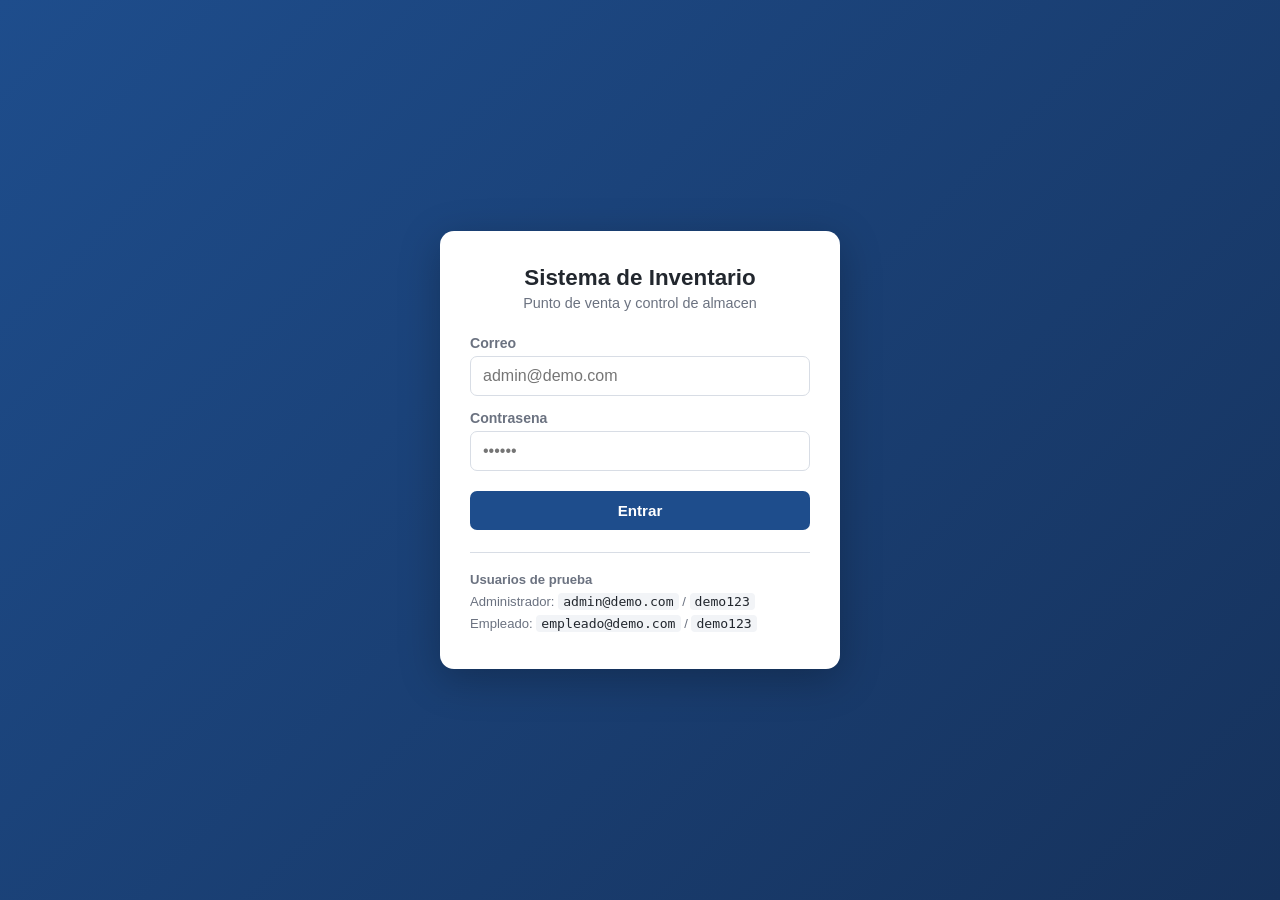
==== index.html @ bcc0d7bc "Estructura inicial del sistema de inventario y punto de venta Incluye login con roles, inventario co" ====
<!DOCTYPE html>
<html lang="es">
<head>
  <meta charset="UTF-8">
  <meta name="viewport" content="width=device-width, initial-scale=1">
  <title>Entrar | Sistema de Inventario</title>
  <link rel="stylesheet" href="css/estilos.css">
</head>
<body>

  <div class="pantalla-login">
    <div class="caja-login">

      <h1>Sistema de Inventario</h1>
      <p class="subtitulo">Punto de venta y control de almacen</p>

      <div id="aviso" class="aviso error oculto"></div>

      <form id="formLogin">
        <div class="campo">
          <label for="correo">Correo</label>
          <input type="email" id="correo" placeholder="admin@demo.com" required autocomplete="username">
        </div>

        <div class="campo">
          <label for="clave">Contrasena</label>
          <input type="password" id="clave" placeholder="••••••" required autocomplete="current-password">
        </div>

        <button type="submit" class="boton">Entrar</button>
      </form>

      <div class="ayuda-demo">
        <strong>Usuarios de prueba</strong><br>
        Administrador: <code>admin@demo.com</code> / <code>demo123</code><br>
        Empleado: <code>empleado@demo.com</code> / <code>demo123</code>
      </div>

    </div>
  </div>

  <script src="js/datos.js"></script>
  <script src="js/login.js"></script>
</body>
</html>
---- css/estilos.css ----
/* =========================================================================
   estilos.css — todos los estilos del sistema
   ========================================================================= */

:root {
  --azul:        #1e4d8c;
  --azul-claro:  #2f6fbf;
  --verde:       #1e8c5a;
  --rojo:        #c0392b;
  --amarillo:    #d68910;
  --gris-fondo:  #f2f4f7;
  --gris-borde:  #d8dde5;
  --texto:       #22272e;
  --texto-suave: #6b7280;
  --sombra:      0 2px 8px rgba(0, 0, 0, .08);
  --redondeo:    10px;
}

* { box-sizing: border-box; }

body {
  margin: 0;
  font-family: "Segoe UI", Roboto, Arial, sans-serif;
  background: var(--gris-fondo);
  color: var(--texto);
  font-size: 16px;
}

/* ---------- Barra superior ---------------------------------------------- */

.barra {
  background: var(--azul);
  color: #fff;
  padding: 12px 20px;
  display: flex;
  align-items: center;
  gap: 20px;
  flex-wrap: wrap;
}

.barra h1 {
  font-size: 1.1rem;
  margin: 0;
  white-space: nowrap;
}

.barra nav {
  display: flex;
  gap: 6px;
  flex-wrap: wrap;
  flex: 1;
}

.barra nav a {
  color: #fff;
  text-decoration: none;
  padding: 7px 14px;
  border-radius: 6px;
  font-size: .92rem;
}

.barra nav a:hover        { background: rgba(255, 255, 255, .15); }
.barra nav a.activo       { background: var(--azul-claro); }

.barra .usuario {
  font-size: .85rem;
  display: flex;
  align-items: center;
  gap: 10px;
}

/* ---------- Contenedor --------------------------------------------------- */

.contenido {
  max-width: 1100px;
  margin: 0 auto;
  padding: 24px 16px 60px;
}

.titulo-seccion {
  display: flex;
  justify-content: space-between;
  align-items: center;
  gap: 12px;
  flex-wrap: wrap;
  margin-bottom: 18px;
}

.titulo-seccion h2 { margin: 0; font-size: 1.4rem; }

/* ---------- Tarjetas ----------------------------------------------------- */

.tarjeta {
  background: #fff;
  border: 1px solid var(--gris-borde);
  border-radius: var(--redondeo);
  box-shadow: var(--sombra);
  padding: 20px;
  margin-bottom: 20px;
}

.fila-tarjetas {
  display: grid;
  grid-template-columns: repeat(auto-fit, minmax(200px, 1fr));
  gap: 16px;
  margin-bottom: 20px;
}

.dato {
  background: #fff;
  border: 1px solid var(--gris-borde);
  border-radius: var(--redondeo);
  box-shadow: var(--sombra);
  padding: 18px;
  text-align: center;
}

.dato .numero { font-size: 1.9rem; font-weight: 700; color: var(--azul); }
.dato .letra  { font-size: .85rem; color: var(--texto-suave); margin-top: 4px; }

/* ---------- Formularios -------------------------------------------------- */

label {
  display: block;
  font-size: .88rem;
  font-weight: 600;
  margin-bottom: 5px;
  color: var(--texto-suave);
}

input, select {
  width: 100%;
  padding: 10px 12px;
  border: 1px solid var(--gris-borde);
  border-radius: 7px;
  font-size: 1rem;
  font-family: inherit;
  background: #fff;
  color: var(--texto);
}

input:focus, select:focus {
  outline: 2px solid var(--azul-claro);
  outline-offset: -1px;
}

.campo { margin-bottom: 14px; }

.fila-campos {
  display: grid;
  grid-template-columns: repeat(auto-fit, minmax(160px, 1fr));
  gap: 14px;
}

/* ---------- Botones ------------------------------------------------------ */

.boton {
  display: inline-block;
  background: var(--azul);
  color: #fff;
  border: none;
  border-radius: 7px;
  padding: 11px 20px;
  font-size: .95rem;
  font-family: inherit;
  font-weight: 600;
  cursor: pointer;
  text-decoration: none;
}

.boton:hover      { background: var(--azul-claro); }
.boton.verde      { background: var(--verde); }
.boton.rojo       { background: var(--rojo); }
.boton.gris       { background: #6b7280; }
.boton.chico      { padding: 6px 12px; font-size: .82rem; }
.boton:disabled   { background: #9ca3af; cursor: not-allowed; }

/* ---------- Tablas ------------------------------------------------------- */

.tabla-scroll { overflow-x: auto; }

table {
  width: 100%;
  border-collapse: collapse;
  font-size: .93rem;
}

th, td {
  text-align: left;
  padding: 11px 12px;
  border-bottom: 1px solid var(--gris-borde);
  white-space: nowrap;
}

th {
  background: #eef1f6;
  font-size: .82rem;
  text-transform: uppercase;
  letter-spacing: .03em;
  color: var(--texto-suave);
}

tbody tr:hover { background: #f8fafc; }

/* ---------- Etiquetas de estado ------------------------------------------ */

.etiqueta {
  display: inline-block;
  padding: 3px 10px;
  border-radius: 20px;
  font-size: .78rem;
  font-weight: 700;
}

.etiqueta.ok    { background: #dcf5e7; color: var(--verde); }
.etiqueta.bajo  { background: #fdf0d5; color: var(--amarillo); }
.etiqueta.nada  { background: #fbe0dd; color: var(--rojo); }

/* ---------- Avisos ------------------------------------------------------- */

.aviso {
  padding: 12px 16px;
  border-radius: 8px;
  margin-bottom: 16px;
  font-size: .92rem;
}

.aviso.exito { background: #dcf5e7; color: #14613d; border: 1px solid #a8e0c4; }
.aviso.error { background: #fbe0dd; color: #8c1f14; border: 1px solid #f0b5ad; }
.aviso.alerta{ background: #fdf0d5; color: #8a5a08; border: 1px solid #f0d8a5; }
.aviso.oculto{ display: none; }

/* ---------- Login -------------------------------------------------------- */

.pantalla-login {
  min-height: 100vh;
  display: flex;
  align-items: center;
  justify-content: center;
  padding: 20px;
  background: linear-gradient(135deg, var(--azul) 0%, #16325c 100%);
}

.caja-login {
  background: #fff;
  border-radius: 14px;
  box-shadow: 0 10px 40px rgba(0, 0, 0, .25);
  padding: 34px 30px;
  width: 100%;
  max-width: 400px;
}

.caja-login h1 {
  margin: 0 0 4px;
  font-size: 1.4rem;
  text-align: center;
}

.caja-login .subtitulo {
  text-align: center;
  color: var(--texto-suave);
  font-size: .9rem;
  margin: 0 0 24px;
}

.caja-login .boton { width: 100%; margin-top: 6px; }

.ayuda-demo {
  margin-top: 22px;
  padding-top: 16px;
  border-top: 1px solid var(--gris-borde);
  font-size: .82rem;
  color: var(--texto-suave);
  line-height: 1.7;
}

.ayuda-demo code {
  background: var(--gris-fondo);
  padding: 1px 5px;
  border-radius: 4px;
  color: var(--texto);
}

/* ---------- Grafica de barras (sin librerias) ---------------------------- */

.grafica {
  display: flex;
  align-items: flex-end;
  gap: 10px;
  height: 220px;
  padding-top: 10px;
  overflow-x: auto;
}

.grafica .columna {
  flex: 1;
  min-width: 42px;
  display: flex;
  flex-direction: column;
  align-items: center;
  justify-content: flex-end;
  height: 100%;
}

.grafica .barra-valor { font-size: .74rem; color: var(--texto-suave); margin-bottom: 4px; }

.grafica .barra {
  width: 100%;
  background: var(--azul-claro);
  border-radius: 5px 5px 0 0;
  min-height: 3px;
}

.grafica .etiqueta-x {
  font-size: .74rem;
  color: var(--texto-suave);
  margin-top: 6px;
  text-align: center;
}

/* ---------- Varios ------------------------------------------------------- */

.vacio {
  text-align: center;
  color: var(--texto-suave);
  padding: 36px 16px;
}

.acciones { display: flex; gap: 6px; }

/* ---------- Celular ------------------------------------------------------ */

@media (max-width: 620px) {
  .barra { flex-direction: column; align-items: flex-start; gap: 10px; }
  .barra nav { width: 100%; }
  .titulo-seccion { flex-direction: column; align-items: stretch; }
  .titulo-seccion .boton { width: 100%; text-align: center; }
  th, td { padding: 9px 8px; font-size: .86rem; }
}

/* Clase general para esconder cualquier elemento */
.oculto { display: none !important; }
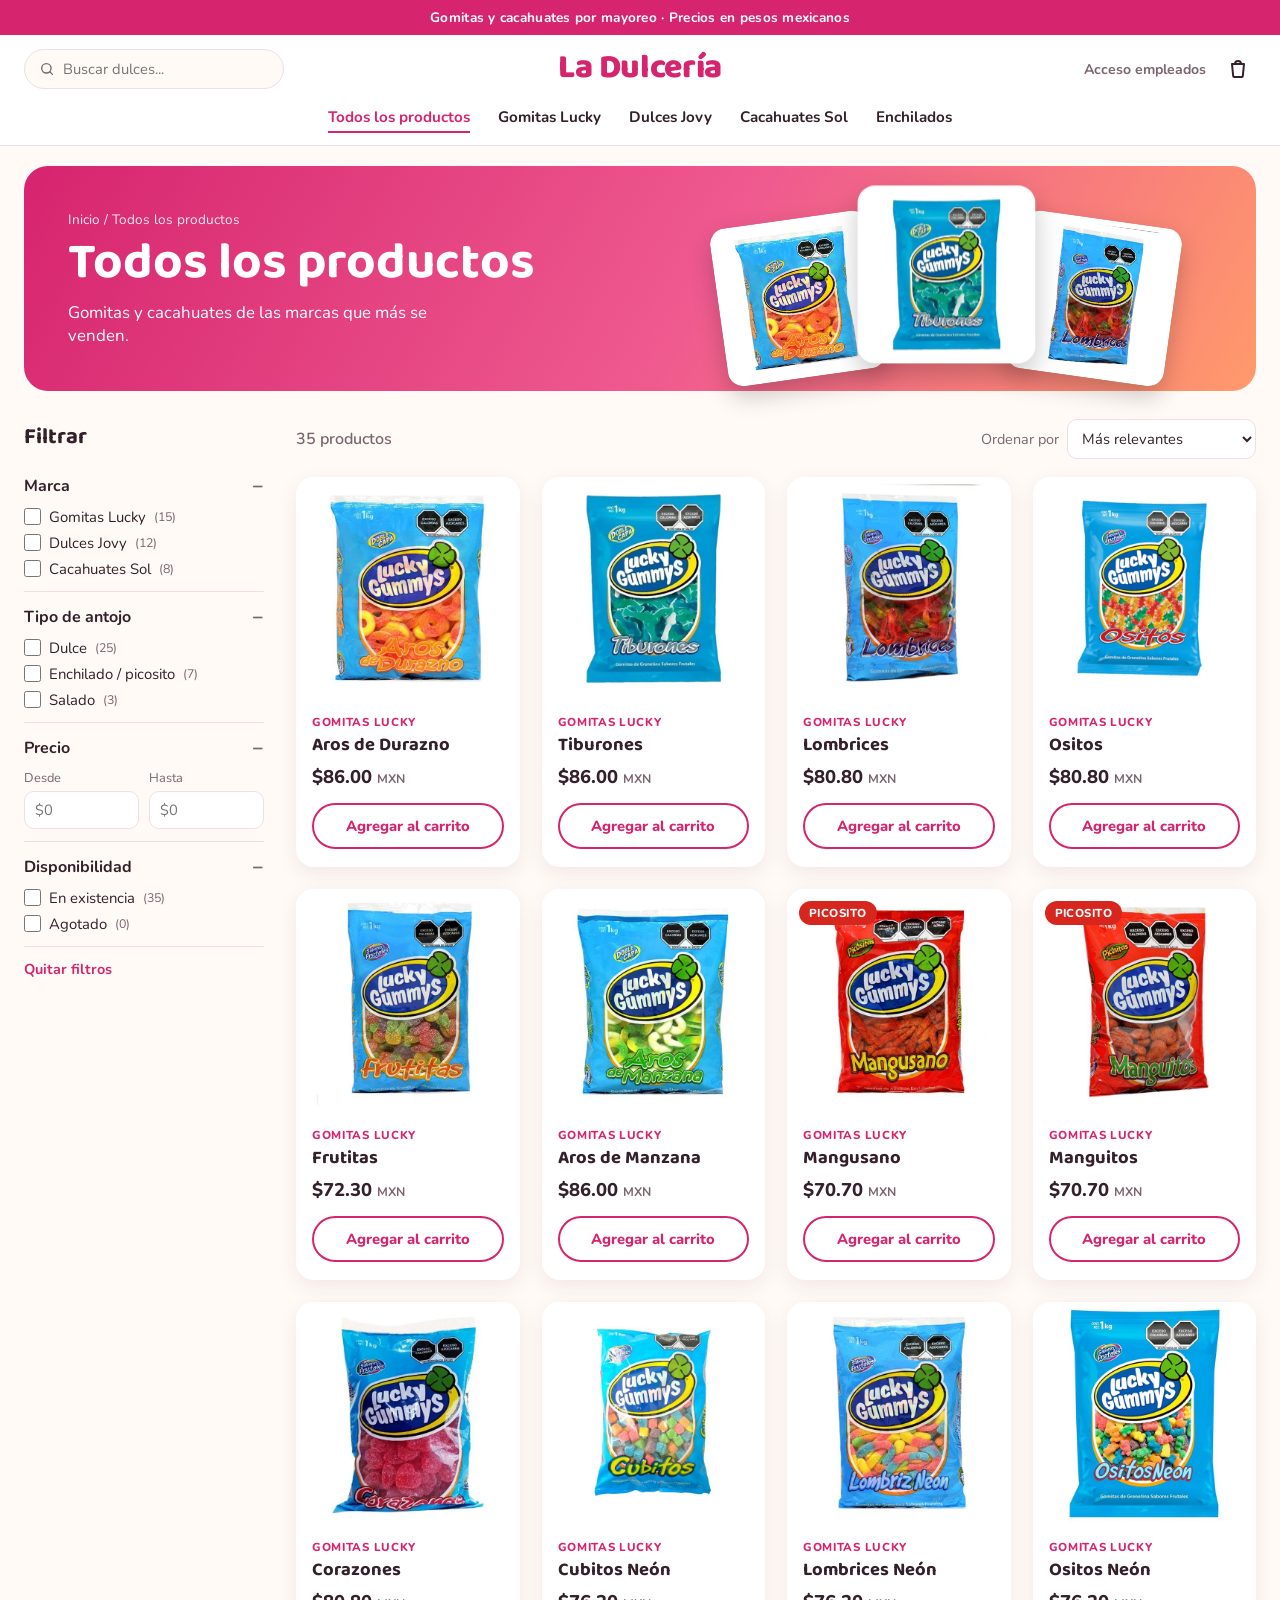
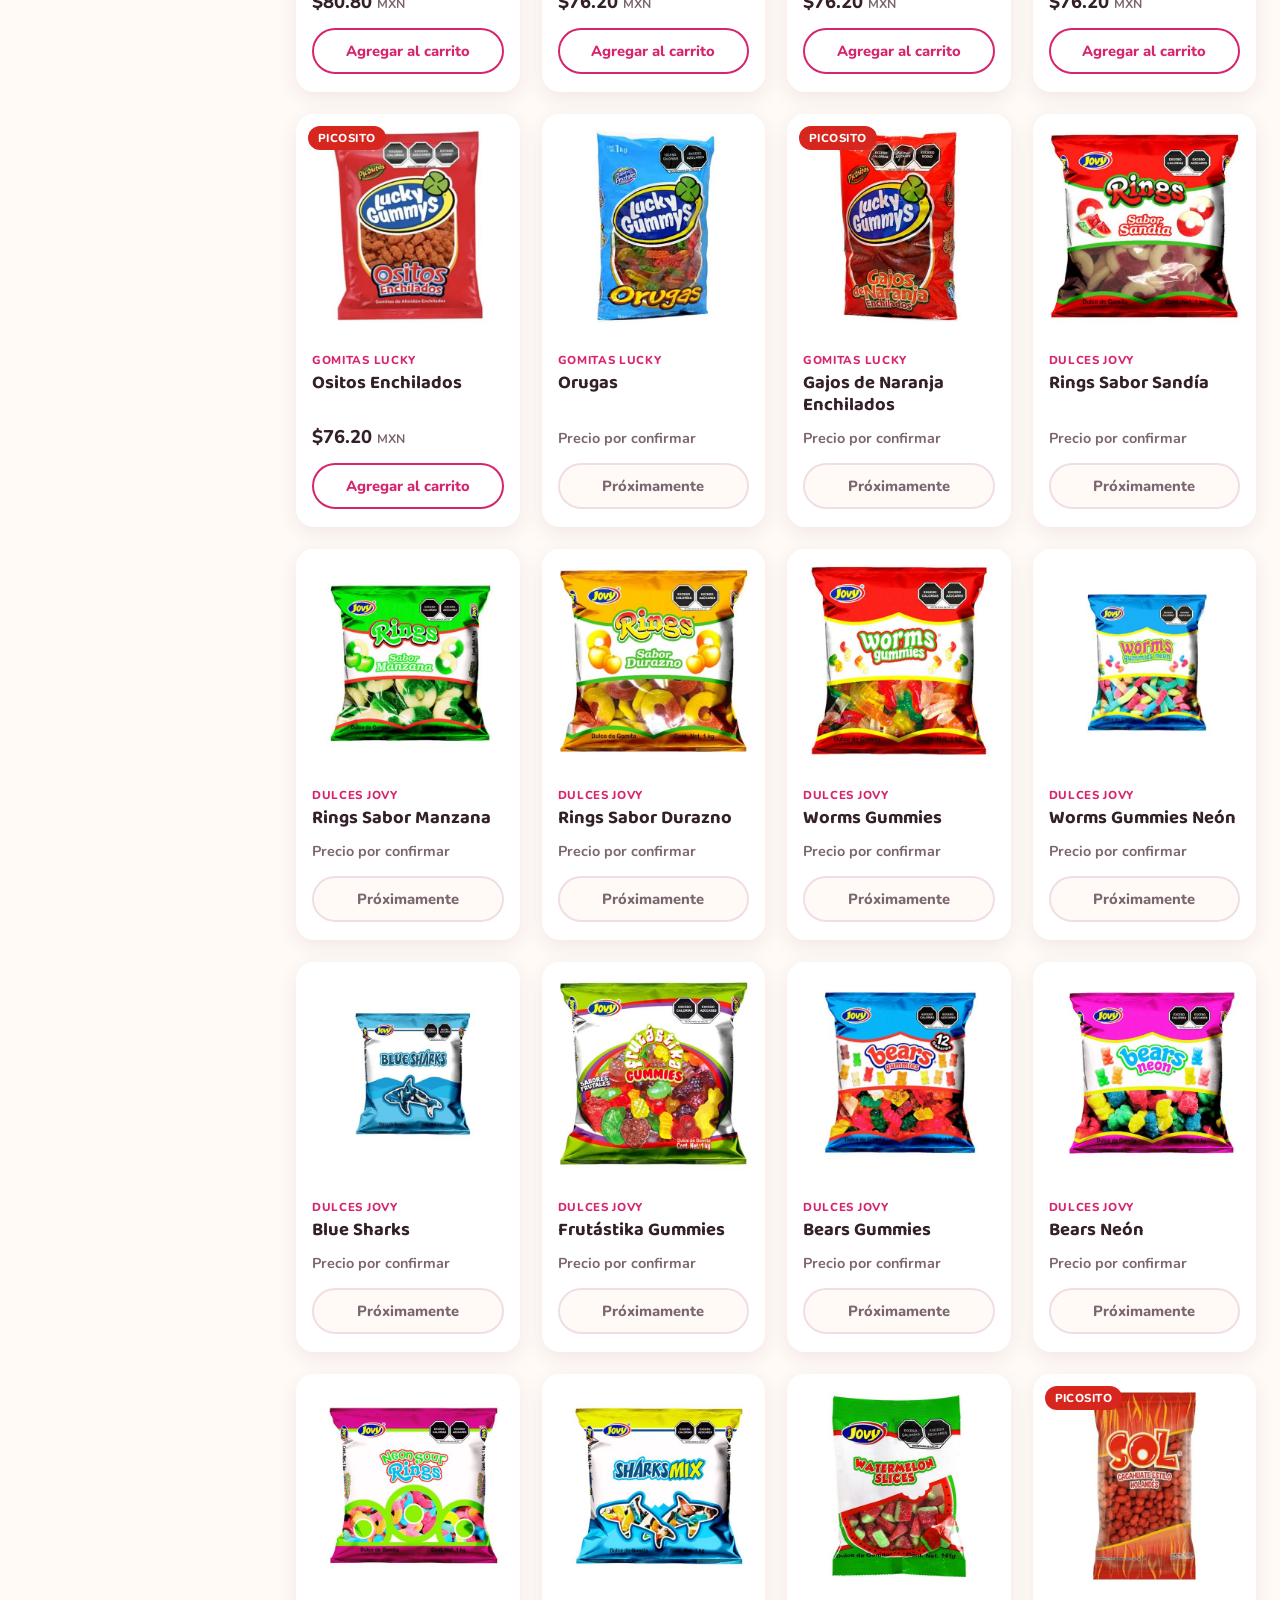
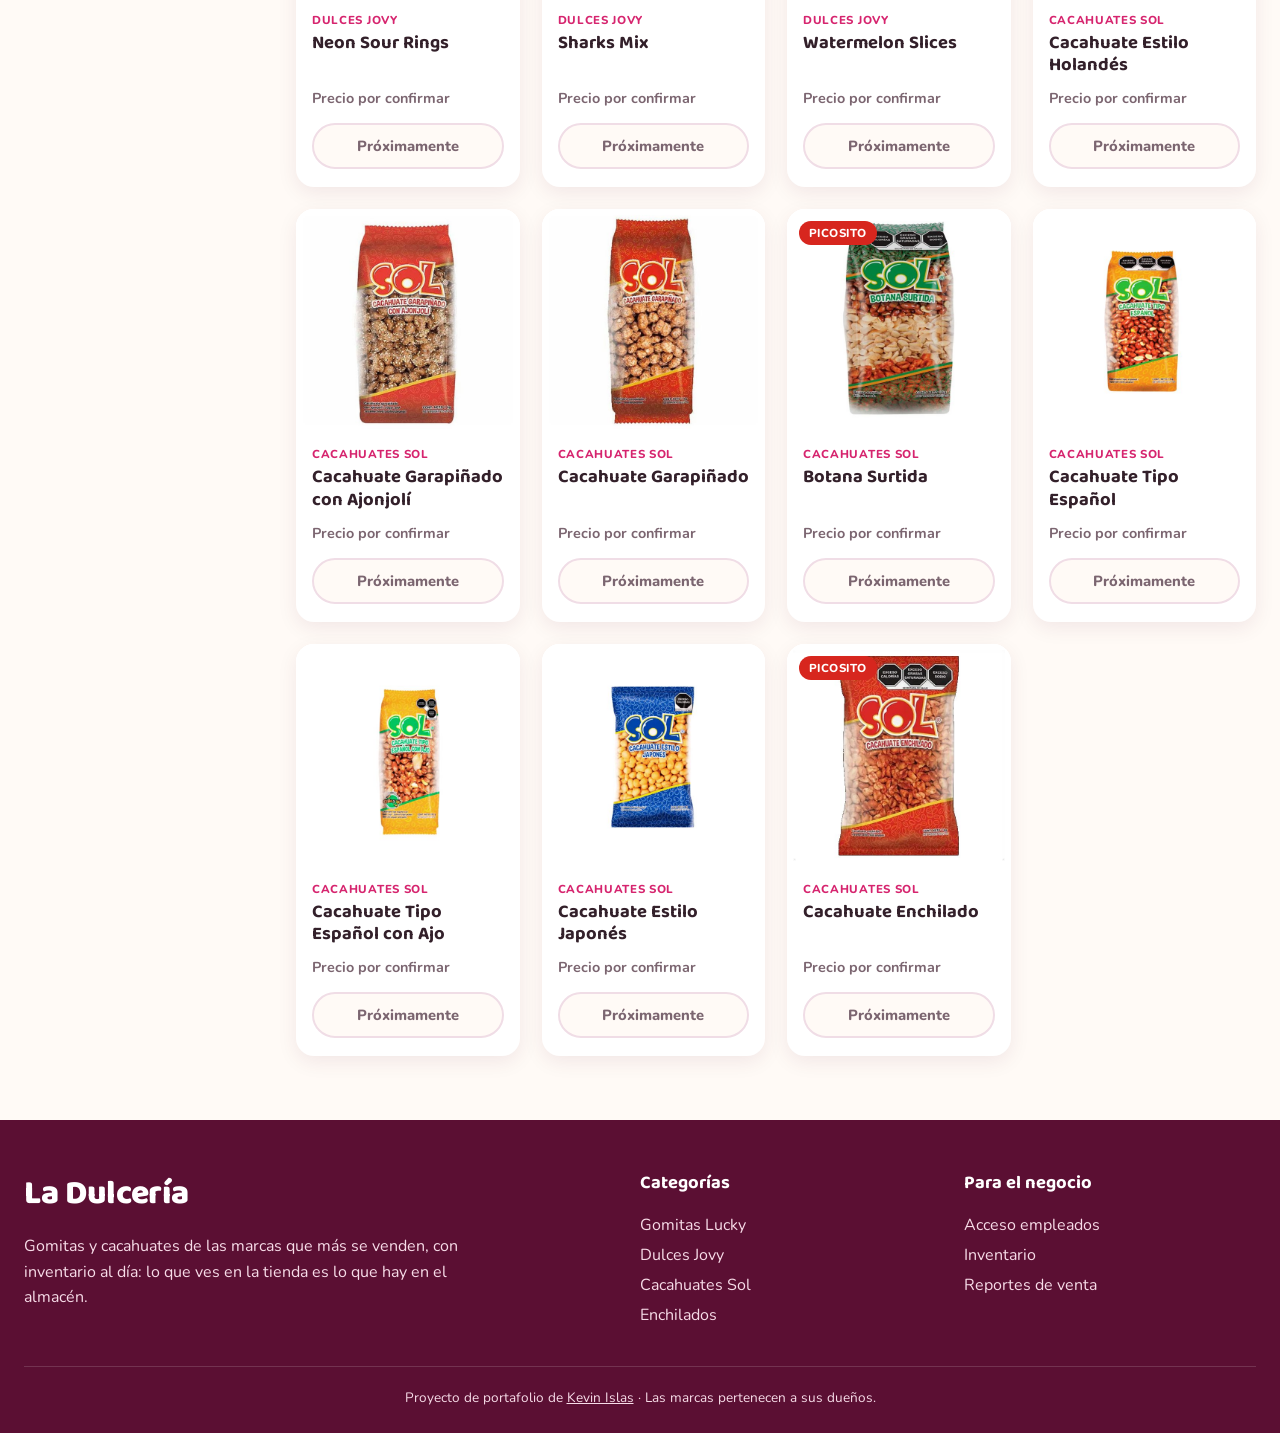
==== commit 8e73ed03: "Tienda en linea con catalogo real conectada al inventario - Nueva portada index.html con diseno de t" ====
--- a/index.html
+++ b/index.html
@@ -3,43 +3,172 @@
 <head>
   <meta charset="UTF-8">
   <meta name="viewport" content="width=device-width, initial-scale=1">
-  <title>Entrar | Sistema de Inventario</title>
-  <link rel="stylesheet" href="css/estilos.css">
+  <link rel="icon" href="data:image/svg+xml,<svg xmlns='http://www.w3.org/2000/svg' viewBox='0 0 100 100'><text y='.9em' font-size='90'>🍬</text></svg>">
+  <title>Tienda | Gomitas y cacahuates</title>
+  <meta name="description" content="Gomitas Lucky, Dulces Jovy y Cacahuates Sol. Catalogo en linea conectado al inventario.">
+  <link rel="preconnect" href="https://fonts.googleapis.com">
+  <link rel="preconnect" href="https://fonts.gstatic.com" crossorigin>
+  <link href="https://fonts.googleapis.com/css2?family=Baloo+2:wght@600;700;800&family=Nunito:wght@400;600;700&display=swap" rel="stylesheet">
+  <link rel="stylesheet" href="css/tienda.css">
 </head>
 <body>
 
-  <div class="pantalla-login">
-    <div class="caja-login">
+  <!-- Barra de anuncio -->
+  <div class="anuncio">Gomitas y cacahuates por mayoreo &middot; Precios en pesos mexicanos</div>
 
-      <h1>Sistema de Inventario</h1>
-      <p class="subtitulo">Punto de venta y control de almacen</p>
+  <!-- Encabezado -->
+  <header class="encabezado">
+    <div class="encabezado-fila">
+      <button class="icono-boton solo-celular" id="abrirMenu" aria-label="Abrir menu">
+        <svg viewBox="0 0 24 24" width="24" height="24"><path d="M3 6h18M3 12h18M3 18h18" stroke="currentColor" stroke-width="2" stroke-linecap="round"/></svg>
+      </button>
 
-      <div id="aviso" class="aviso error oculto"></div>
+      <label class="buscador">
+        <svg viewBox="0 0 24 24" width="18" height="18"><circle cx="11" cy="11" r="7" fill="none" stroke="currentColor" stroke-width="2"/><path d="m20 20-4-4" stroke="currentColor" stroke-width="2" stroke-linecap="round"/></svg>
+        <input type="search" id="buscar" placeholder="Buscar dulces..." aria-label="Buscar productos">
+      </label>
 
-      <form id="formLogin">
-        <div class="campo">
-          <label for="correo">Correo</label>
-          <input type="email" id="correo" placeholder="admin@demo.com" required autocomplete="username">
-        </div>
+      <a href="index.html" class="logo" id="logo"></a>
 
-        <div class="campo">
-          <label for="clave">Contrasena</label>
-          <input type="password" id="clave" placeholder="••••••" required autocomplete="current-password">
-        </div>
+      <div class="encabezado-derecha">
+        <a href="login.html" class="enlace-empleados">Acceso empleados</a>
+        <button class="icono-boton carrito-boton" id="abrirCarrito" aria-label="Abrir carrito">
+          <svg viewBox="0 0 24 24" width="24" height="24"><path d="M6 7h12l-1.2 12.1a1 1 0 0 1-1 .9H8.2a1 1 0 0 1-1-.9L6 7Z" fill="none" stroke="currentColor" stroke-width="2" stroke-linejoin="round"/><path d="M9 7a3 3 0 0 1 6 0" fill="none" stroke="currentColor" stroke-width="2"/></svg>
+          <span class="contador oculto" id="contadorCarrito">0</span>
+        </button>
+      </div>
+    </div>
 
-        <button type="submit" class="boton">Entrar</button>
-      </form>
+    <nav class="menu" id="menu">
+      <a href="#todos" data-coleccion="todos">Todos los productos</a>
+      <a href="#gomitas-lucky" data-coleccion="Gomitas Lucky">Gomitas Lucky</a>
+      <a href="#dulces-jovy" data-coleccion="Dulces Jovy">Dulces Jovy</a>
+      <a href="#cacahuates-sol" data-coleccion="Cacahuates Sol">Cacahuates Sol</a>
+      <a href="#enchilados" data-coleccion="Enchilado">Enchilados</a>
+      <a href="#nosotros" class="solo-celular">Nosotros</a>
+      <a href="login.html" class="solo-celular">Acceso empleados</a>
+    </nav>
+  </header>
 
-      <div class="ayuda-demo">
-        <strong>Usuarios de prueba</strong><br>
-        Administrador: <code>admin@demo.com</code> / <code>demo123</code><br>
-        Empleado: <code>empleado@demo.com</code> / <code>demo123</code>
+  <!-- Banner de la coleccion -->
+  <section class="banner" id="banner">
+    <div class="banner-texto">
+      <p class="migas"><a href="#todos" data-coleccion="todos">Inicio</a> / <span id="migaActual">Productos</span></p>
+      <h1 id="tituloColeccion">Todos los productos</h1>
+      <p id="textoColeccion"></p>
+    </div>
+    <div class="banner-fotos" id="bannerFotos" aria-hidden="true"></div>
+  </section>
+
+  <main class="tienda">
+
+    <!-- Filtros -->
+    <aside class="filtros" id="filtros" aria-label="Filtros">
+      <div class="filtros-cabeza">
+        <h2>Filtrar</h2>
+        <button class="icono-boton solo-celular" id="cerrarFiltros" aria-label="Cerrar filtros">&times;</button>
       </div>
 
+      <details open>
+        <summary>Marca</summary>
+        <div class="opciones" id="filtroMarca"></div>
+      </details>
+
+      <details open>
+        <summary>Tipo de antojo</summary>
+        <div class="opciones" id="filtroTipo"></div>
+      </details>
+
+      <details open>
+        <summary>Precio</summary>
+        <div class="rango-precio">
+          <label>Desde<input type="number" id="precioMin" min="0" placeholder="$0"></label>
+          <label>Hasta<input type="number" id="precioMax" min="0" placeholder="$0"></label>
+        </div>
+      </details>
+
+      <details open>
+        <summary>Disponibilidad</summary>
+        <div class="opciones" id="filtroDisponible"></div>
+      </details>
+
+      <button class="boton-texto" id="limpiarFiltros">Quitar filtros</button>
+      <button class="boton-principal solo-celular" id="verResultados">Ver productos</button>
+    </aside>
+
+    <!-- Productos -->
+    <section class="resultados">
+      <div class="barra-resultados">
+        <button class="boton-filtrar solo-celular" id="abrirFiltros">
+          <svg viewBox="0 0 24 24" width="18" height="18"><path d="M4 6h16M7 12h10M10 18h4" stroke="currentColor" stroke-width="2" stroke-linecap="round"/></svg>
+          Filtrar
+        </button>
+        <p id="conteo">0 productos</p>
+        <label class="ordenar">
+          Ordenar por
+          <select id="orden">
+            <option value="relevantes">Más relevantes</option>
+            <option value="precio-menor">Precio: menor a mayor</option>
+            <option value="precio-mayor">Precio: mayor a menor</option>
+            <option value="nombre">Nombre: A a Z</option>
+          </select>
+        </label>
+      </div>
+
+      <div class="rejilla" id="rejilla"></div>
+
+      <div class="sin-resultados oculto" id="sinResultados">
+        <p>No encontramos productos con esos filtros.</p>
+        <button class="boton-principal" id="limpiarFiltros2">Quitar filtros</button>
+      </div>
+    </section>
+
+  </main>
+
+  <!-- Pie de pagina -->
+  <footer class="pie" id="nosotros">
+    <div class="pie-columnas">
+      <div>
+        <p class="logo logo-pie" id="logoPie"></p>
+        <p>Gomitas y cacahuates de las marcas que más se venden, con inventario al día: lo que ves en la tienda es lo que hay en el almacén.</p>
+      </div>
+      <div>
+        <h3>Categorías</h3>
+        <a href="#gomitas-lucky" data-coleccion="Gomitas Lucky">Gomitas Lucky</a>
+        <a href="#dulces-jovy" data-coleccion="Dulces Jovy">Dulces Jovy</a>
+        <a href="#cacahuates-sol" data-coleccion="Cacahuates Sol">Cacahuates Sol</a>
+        <a href="#enchilados" data-coleccion="Enchilado">Enchilados</a>
+      </div>
+      <div>
+        <h3>Para el negocio</h3>
+        <a href="login.html">Acceso empleados</a>
+        <a href="panel.html">Inventario</a>
+        <a href="reportes.html">Reportes de venta</a>
+      </div>
     </div>
-  </div>
+    <p class="pie-final">Proyecto de portafolio de <a href="https://github.com/KevinIslas1595" target="_blank" rel="noopener">Kevin Islas</a> &middot; Las marcas pertenecen a sus dueños.</p>
+  </footer>
+
+  <!-- Carrito -->
+  <div class="cortina oculto" id="cortina"></div>
+
+  <aside class="carrito" id="carrito" aria-label="Carrito" aria-hidden="true">
+    <div class="carrito-cabeza">
+      <h2>Tu carrito</h2>
+      <button class="icono-boton" id="cerrarCarrito" aria-label="Cerrar carrito">&times;</button>
+    </div>
+    <div class="carrito-lista" id="carritoLista"></div>
+    <div class="carrito-pie" id="carritoPie">
+      <div class="carrito-total"><span>Subtotal</span><strong id="carritoTotal">$0.00</strong></div>
+      <div class="aviso-carrito oculto" id="avisoCarrito"></div>
+      <button class="boton-principal" id="finalizar">Finalizar pedido</button>
+      <p class="nota">Al finalizar, las piezas se descuentan del inventario.</p>
+    </div>
+  </aside>
+
+  <div class="toast oculto" id="toast" role="status"></div>
 
   <script src="js/datos.js"></script>
-  <script src="js/login.js"></script>
+  <script src="js/tienda.js"></script>
 </body>
 </html>
--- a/css/tienda.css
+++ b/css/tienda.css
@@ -0,0 +1,745 @@
+/* =========================================================================
+   tienda.css — estilos de la pagina publica de venta (index.html)
+   ========================================================================= */
+
+:root {
+  --rosa:         #d6246e;
+  --rosa-oscuro:  #9e1450;
+  --vino:         #5b0f33;
+  --rosa-claro:   #fde8f1;
+  --crema:        #fffaf6;
+  --amarillo:     #ffc83d;
+  --verde:        #1f9d63;
+  --texto:        #33202a;
+  --texto-suave:  #7b6570;
+  --borde:        #f0dde6;
+  --sombra:       0 6px 20px rgba(91, 15, 51, .08);
+  --titulos:      "Baloo 2", "Segoe UI", system-ui, sans-serif;
+  --cuerpo:       "Nunito", "Segoe UI", system-ui, sans-serif;
+}
+
+* { box-sizing: border-box; }
+
+body {
+  margin: 0;
+  font-family: var(--cuerpo);
+  color: var(--texto);
+  background: var(--crema);
+  font-size: 16px;
+}
+
+body.sin-scroll { overflow: hidden; }
+
+img { max-width: 100%; display: block; }
+a { color: inherit; }
+button { font-family: inherit; }
+
+.oculto { display: none !important; }
+
+/* ---------- Barra de anuncio -------------------------------------------- */
+
+.anuncio {
+  background: var(--rosa);
+  color: #fff;
+  text-align: center;
+  font-size: .85rem;
+  font-weight: 700;
+  padding: 8px 16px;
+  letter-spacing: .02em;
+}
+
+/* ---------- Encabezado --------------------------------------------------- */
+
+.encabezado {
+  background: #fff;
+  border-bottom: 1px solid var(--borde);
+  position: sticky;
+  top: 0;
+  z-index: 20;
+}
+
+.encabezado-fila {
+  max-width: 1280px;
+  margin: 0 auto;
+  padding: 14px 24px 6px;
+  display: grid;
+  grid-template-columns: 1fr auto 1fr;
+  align-items: center;
+  gap: 16px;
+}
+
+.logo {
+  font-family: var(--titulos);
+  font-weight: 800;
+  font-size: 2.1rem;
+  line-height: 1;
+  color: var(--rosa);
+  text-decoration: none;
+  text-align: center;
+  white-space: nowrap;
+  letter-spacing: -.01em;
+}
+
+.buscador {
+  display: flex;
+  align-items: center;
+  gap: 8px;
+  max-width: 260px;
+  border: 1px solid var(--borde);
+  border-radius: 999px;
+  padding: 0 14px;
+  color: var(--texto-suave);
+  background: var(--crema);
+}
+
+.buscador input {
+  border: none;
+  background: transparent;
+  padding: 9px 0;
+  width: 100%;
+  font: inherit;
+  font-size: .92rem;
+  color: var(--texto);
+  outline: none;
+}
+
+.buscador:focus-within { border-color: var(--rosa); }
+
+.encabezado-derecha {
+  display: flex;
+  justify-content: flex-end;
+  align-items: center;
+  gap: 14px;
+}
+
+.enlace-empleados {
+  font-size: .88rem;
+  font-weight: 700;
+  color: var(--texto-suave);
+  text-decoration: none;
+}
+.enlace-empleados:hover { color: var(--rosa); }
+
+.icono-boton {
+  background: none;
+  border: none;
+  color: var(--texto);
+  cursor: pointer;
+  padding: 6px;
+  border-radius: 8px;
+  display: inline-flex;
+  align-items: center;
+  justify-content: center;
+  font-size: 1.8rem;
+  line-height: 1;
+}
+.icono-boton:hover { color: var(--rosa); }
+
+.carrito-boton { position: relative; }
+
+.contador {
+  position: absolute;
+  top: -2px;
+  right: -4px;
+  background: var(--rosa);
+  color: #fff;
+  font-size: .7rem;
+  font-weight: 700;
+  min-width: 19px;
+  height: 19px;
+  border-radius: 999px;
+  display: grid;
+  place-items: center;
+  padding: 0 5px;
+}
+
+/* Menu */
+
+.menu {
+  display: flex;
+  justify-content: center;
+  flex-wrap: wrap;
+  gap: 4px 28px;
+  padding: 8px 24px 12px;
+}
+
+.menu a {
+  text-decoration: none;
+  font-weight: 700;
+  font-size: .95rem;
+  padding: 4px 0;
+  border-bottom: 2px solid transparent;
+}
+
+.menu a:hover,
+.menu a.activo { color: var(--rosa); border-bottom-color: var(--rosa); }
+
+/* ---------- Banner ------------------------------------------------------- */
+
+.banner {
+  max-width: 1280px;
+  margin: 20px auto 0;
+  padding: 0 24px;
+  display: grid;
+  grid-template-columns: 1.1fr 1fr;
+  align-items: center;
+  gap: 24px;
+  position: relative;
+}
+
+.banner::before {
+  content: "";
+  position: absolute;
+  inset: 0 24px;
+  border-radius: 24px;
+  background: linear-gradient(120deg, var(--rosa) 0%, #ef5a8f 55%, #ff9a6b 100%);
+  z-index: -1;
+}
+
+.banner[data-coleccion="Gomitas Lucky"]::before  { background: linear-gradient(120deg, #1a7fd1 0%, #37a6f0 60%, #7fd3ff 100%); }
+.banner[data-coleccion="Dulces Jovy"]::before    { background: linear-gradient(120deg, #c2127a 0%, #e8479c 55%, #ffb03b 100%); }
+.banner[data-coleccion="Cacahuates Sol"]::before { background: linear-gradient(120deg, #b3261e 0%, #e0522b 55%, #f6a531 100%); }
+.banner[data-coleccion="Enchilado"]::before      { background: linear-gradient(120deg, #9b1116 0%, #d7261e 60%, #ff7a2f 100%); }
+
+.banner-texto {
+  color: #fff;
+  padding: 44px 0 44px 44px;
+}
+
+.migas { font-size: .85rem; margin: 0 0 8px; opacity: .9; }
+.migas a { text-decoration: none; }
+.migas a:hover { text-decoration: underline; }
+
+.banner h1 {
+  font-family: var(--titulos);
+  font-size: clamp(2rem, 4.5vw, 3.2rem);
+  line-height: 1.05;
+  margin: 0 0 10px;
+}
+
+.banner-texto p:last-child { font-size: 1.05rem; margin: 0; max-width: 42ch; }
+
+.banner-fotos {
+  display: flex;
+  justify-content: center;
+  align-items: flex-end;
+  padding: 20px 44px 20px 0;
+  min-height: 220px;
+}
+
+.banner-fotos img {
+  width: 30%;
+  max-width: 170px;
+  border-radius: 16px;
+  box-shadow: 0 10px 24px rgba(0, 0, 0, .22);
+  background: #fff;
+}
+
+.banner-fotos img:nth-child(1) { transform: rotate(-8deg) translateY(10px); }
+.banner-fotos img:nth-child(2) { transform: translateY(-14px) scale(1.12); z-index: 1; margin: 0 -10px; }
+.banner-fotos img:nth-child(3) { transform: rotate(8deg) translateY(10px); }
+
+/* ---------- Estructura: filtros + productos ------------------------------ */
+
+.tienda {
+  max-width: 1280px;
+  margin: 0 auto;
+  padding: 28px 24px 64px;
+  display: grid;
+  grid-template-columns: 240px 1fr;
+  gap: 32px;
+  align-items: start;
+}
+
+/* ---------- Filtros ------------------------------------------------------ */
+
+.filtros {
+  position: sticky;
+  top: 130px;
+}
+
+.filtros-cabeza { display: flex; justify-content: space-between; align-items: center; }
+
+.filtros h2 {
+  font-family: var(--titulos);
+  font-size: 1.4rem;
+  margin: 0 0 6px;
+}
+
+.filtros details {
+  border-bottom: 1px solid var(--borde);
+  padding: 12px 0;
+}
+
+.filtros summary {
+  font-weight: 700;
+  cursor: pointer;
+  list-style: none;
+  display: flex;
+  justify-content: space-between;
+  align-items: center;
+}
+.filtros summary::-webkit-details-marker { display: none; }
+.filtros summary::after { content: "+"; font-size: 1.2rem; color: var(--texto-suave); }
+.filtros details[open] summary::after { content: "\2212"; }
+
+.opciones { padding-top: 8px; display: grid; gap: 6px; }
+
+.opcion {
+  display: flex;
+  align-items: center;
+  gap: 8px;
+  cursor: pointer;
+  font-size: .93rem;
+}
+
+.opcion input { accent-color: var(--rosa); width: 17px; height: 17px; margin: 0; }
+.opcion small { color: var(--texto-suave); }
+
+.rango-precio {
+  padding-top: 8px;
+  display: grid;
+  grid-template-columns: 1fr 1fr;
+  gap: 10px;
+}
+
+.rango-precio label { font-size: .8rem; color: var(--texto-suave); display: grid; gap: 4px; }
+
+.rango-precio input,
+.ordenar select {
+  width: 100%;
+  font: inherit;
+  font-size: .92rem;
+  padding: 8px 10px;
+  border: 1px solid var(--borde);
+  border-radius: 10px;
+  background: #fff;
+  color: var(--texto);
+}
+
+.rango-precio input:focus,
+.ordenar select:focus { outline: 2px solid var(--rosa); outline-offset: -1px; }
+
+.boton-texto {
+  background: none;
+  border: none;
+  color: var(--rosa);
+  font-weight: 700;
+  cursor: pointer;
+  padding: 12px 0;
+  font-size: .9rem;
+}
+.boton-texto:hover { text-decoration: underline; }
+
+/* ---------- Barra de resultados ------------------------------------------ */
+
+.barra-resultados {
+  display: flex;
+  align-items: center;
+  justify-content: space-between;
+  gap: 12px;
+  flex-wrap: wrap;
+  margin-bottom: 18px;
+}
+
+#conteo { margin: 0; color: var(--texto-suave); font-weight: 600; }
+
+.ordenar {
+  display: flex;
+  align-items: center;
+  gap: 8px;
+  font-size: .9rem;
+  color: var(--texto-suave);
+}
+.ordenar select { width: auto; }
+
+.boton-filtrar {
+  display: inline-flex;
+  align-items: center;
+  gap: 6px;
+  background: #fff;
+  border: 1px solid var(--borde);
+  border-radius: 999px;
+  padding: 8px 16px;
+  font-weight: 700;
+  cursor: pointer;
+  color: var(--texto);
+}
+
+/* ---------- Rejilla de productos ----------------------------------------- */
+
+.rejilla {
+  display: grid;
+  grid-template-columns: repeat(auto-fill, minmax(220px, 1fr));
+  gap: 22px;
+}
+
+.producto {
+  background: #fff;
+  border-radius: 18px;
+  overflow: hidden;
+  box-shadow: var(--sombra);
+  display: flex;
+  flex-direction: column;
+  transition: transform .2s, box-shadow .2s;
+}
+
+.producto:hover { transform: translateY(-4px); box-shadow: 0 12px 28px rgba(91, 15, 51, .14); }
+
+.producto-foto {
+  position: relative;
+  aspect-ratio: 1 / 1;
+  background: #fff;
+  overflow: hidden;
+}
+
+.producto-foto img {
+  width: 100%;
+  height: 100%;
+  object-fit: contain;
+  transition: transform .35s;
+}
+
+.producto:hover .producto-foto img { transform: scale(1.06); }
+.es-agotado .producto-foto img { opacity: .45; filter: grayscale(.6); }
+
+.foto-vacia {
+  height: 100%;
+  display: grid;
+  place-items: center;
+  color: var(--texto-suave);
+  background: var(--rosa-claro);
+}
+
+.sellos {
+  position: absolute;
+  top: 12px;
+  left: 12px;
+  display: flex;
+  flex-direction: column;
+  align-items: flex-start;
+  gap: 6px;
+  z-index: 1;
+}
+
+.sello {
+  font-size: .72rem;
+  font-weight: 800;
+  text-transform: uppercase;
+  letter-spacing: .04em;
+  padding: 4px 10px;
+  border-radius: 999px;
+  color: #fff;
+}
+.sello.agotado { background: #6b5b63; }
+.sello.pocas   { background: var(--amarillo); color: var(--vino); }
+.sello.picante { background: #d7261e; }
+
+.producto-info {
+  padding: 14px 16px 18px;
+  display: flex;
+  flex-direction: column;
+  flex: 1;
+}
+
+.producto-marca {
+  font-size: .72rem;
+  font-weight: 800;
+  text-transform: uppercase;
+  letter-spacing: .06em;
+  color: var(--rosa);
+  margin: 0 0 4px;
+}
+
+.producto-nombre {
+  font-family: var(--titulos);
+  font-size: 1.15rem;
+  font-weight: 700;
+  line-height: 1.2;
+  margin: 0 0 8px;
+  flex: 1;
+}
+
+.producto-precio {
+  font-weight: 800;
+  font-size: 1.15rem;
+  margin: 0 0 14px;
+}
+.producto-precio span { font-size: .78rem; color: var(--texto-suave); font-weight: 700; }
+.producto-precio .por-confirmar { font-size: .9rem; color: var(--texto-suave); }
+
+.boton-agregar,
+.boton-principal {
+  width: 100%;
+  border: 2px solid var(--rosa);
+  background: var(--rosa);
+  color: #fff;
+  font-weight: 800;
+  font-size: .92rem;
+  padding: 11px 14px;
+  border-radius: 999px;
+  cursor: pointer;
+  transition: background .15s, color .15s;
+}
+
+.boton-agregar { background: #fff; color: var(--rosa); }
+.boton-agregar:hover:not(:disabled) { background: var(--rosa); color: #fff; }
+.boton-principal:hover { background: var(--rosa-oscuro); border-color: var(--rosa-oscuro); }
+
+.boton-agregar:disabled {
+  border-color: var(--borde);
+  color: var(--texto-suave);
+  background: var(--crema);
+  cursor: not-allowed;
+}
+
+.sin-resultados {
+  text-align: center;
+  padding: 60px 16px;
+  color: var(--texto-suave);
+}
+.sin-resultados .boton-principal { width: auto; padding: 11px 26px; }
+
+/* ---------- Pie de pagina ------------------------------------------------ */
+
+.pie {
+  background: var(--vino);
+  color: #f7dce8;
+  padding: 48px 24px 24px;
+}
+
+.pie-columnas {
+  max-width: 1280px;
+  margin: 0 auto;
+  display: grid;
+  grid-template-columns: 2fr 1fr 1fr;
+  gap: 32px;
+}
+
+.pie h3 {
+  font-family: var(--titulos);
+  color: #fff;
+  font-size: 1.15rem;
+  margin: 0 0 12px;
+}
+
+.pie-columnas a {
+  display: block;
+  text-decoration: none;
+  padding: 4px 0;
+}
+.pie-columnas a:hover { color: #fff; text-decoration: underline; }
+
+.pie p { line-height: 1.6; margin: 0; max-width: 46ch; }
+
+.logo-pie { color: #fff; text-align: left; margin-bottom: 12px !important; }
+
+.pie-final {
+  max-width: 1280px !important;
+  margin: 36px auto 0 !important;
+  padding-top: 20px;
+  border-top: 1px solid rgba(255, 255, 255, .15);
+  font-size: .85rem;
+  text-align: center;
+}
+
+/* ---------- Carrito ------------------------------------------------------ */
+
+.cortina {
+  position: fixed;
+  inset: 0;
+  background: rgba(40, 10, 25, .45);
+  z-index: 40;
+}
+
+.carrito {
+  position: fixed;
+  top: 0;
+  right: 0;
+  height: 100%;
+  width: min(420px, 100%);
+  background: #fff;
+  z-index: 50;
+  display: flex;
+  flex-direction: column;
+  transform: translateX(100%);
+  visibility: hidden;
+  transition: transform .25s ease, visibility .25s;
+}
+
+.carrito.abierto {
+  transform: none;
+  visibility: visible;
+  box-shadow: -10px 0 30px rgba(0, 0, 0, .15);
+}
+
+.carrito-cabeza {
+  display: flex;
+  justify-content: space-between;
+  align-items: center;
+  padding: 16px 20px;
+  border-bottom: 1px solid var(--borde);
+}
+
+.carrito-cabeza h2 { font-family: var(--titulos); margin: 0; font-size: 1.4rem; }
+
+.carrito-lista { flex: 1; overflow-y: auto; padding: 8px 20px; }
+
+.carrito-vacio { text-align: center; color: var(--texto-suave); padding: 50px 0; }
+
+.linea {
+  display: grid;
+  grid-template-columns: 70px 1fr auto;
+  gap: 12px;
+  padding: 14px 0;
+  border-bottom: 1px solid var(--borde);
+  align-items: center;
+}
+
+.linea img {
+  width: 70px;
+  height: 70px;
+  object-fit: contain;
+  border: 1px solid var(--borde);
+  border-radius: 12px;
+}
+
+.linea-nombre { margin: 0 0 8px; font-weight: 700; line-height: 1.25; }
+.linea-info .producto-marca { margin-bottom: 2px; }
+
+.linea-precio { text-align: right; display: grid; gap: 2px; justify-items: end; }
+.linea-precio .boton-texto { padding: 2px 0; font-size: .8rem; color: var(--texto-suave); }
+
+.cantidad {
+  display: inline-flex;
+  align-items: center;
+  border: 1px solid var(--borde);
+  border-radius: 999px;
+}
+
+.cantidad button {
+  width: 30px;
+  height: 30px;
+  border: none;
+  background: none;
+  font-size: 1.05rem;
+  cursor: pointer;
+  color: var(--texto);
+}
+.cantidad button:disabled { color: #d6c8cf; cursor: not-allowed; }
+.cantidad span { min-width: 28px; text-align: center; font-weight: 700; }
+
+.carrito-pie { padding: 16px 20px 20px; border-top: 1px solid var(--borde); }
+
+.carrito-total {
+  display: flex;
+  justify-content: space-between;
+  font-size: 1.1rem;
+  margin-bottom: 12px;
+}
+
+.aviso-carrito {
+  background: #fde2e0;
+  color: #8c1f14;
+  padding: 10px 12px;
+  border-radius: 10px;
+  font-size: .88rem;
+  margin-bottom: 10px;
+}
+
+.nota { font-size: .8rem; color: var(--texto-suave); text-align: center; margin: 10px 0 0; }
+
+.gracias { text-align: center; padding: 50px 10px; }
+.gracias p { margin: 4px 0; }
+.gracias-titulo { font-family: var(--titulos); font-size: 1.6rem; color: var(--verde); font-weight: 700; }
+
+/* ---------- Mensajito flotante ------------------------------------------- */
+
+.toast {
+  position: fixed;
+  bottom: 24px;
+  left: 50%;
+  transform: translateX(-50%);
+  background: var(--vino);
+  color: #fff;
+  padding: 12px 20px;
+  border-radius: 999px;
+  font-weight: 700;
+  font-size: .92rem;
+  z-index: 60;
+  box-shadow: 0 8px 24px rgba(0, 0, 0, .2);
+  max-width: calc(100% - 32px);
+  text-align: center;
+}
+
+/* ---------- Solo en celular ---------------------------------------------- */
+
+.solo-celular { display: none !important; }
+
+@media (max-width: 900px) {
+  .solo-celular { display: revert !important; }
+  .boton-filtrar.solo-celular,
+  .icono-boton.solo-celular { display: inline-flex !important; }
+
+  .encabezado-fila {
+    grid-template-columns: auto 1fr auto;
+    padding: 10px 16px;
+    gap: 8px;
+  }
+
+  .logo { font-size: 1.6rem; text-align: left; }
+  .buscador { display: none; }
+  .enlace-empleados { display: none; }
+
+  .menu {
+    display: none;
+    flex-direction: column;
+    gap: 0;
+    padding: 0 16px 12px;
+    border-top: 1px solid var(--borde);
+  }
+  .menu.abierto { display: flex; }
+  .menu a { padding: 12px 0; border-bottom: 1px solid var(--borde); }
+  .menu a.activo { border-bottom-color: var(--borde); }
+
+  .banner { grid-template-columns: 1fr; margin-top: 14px; padding: 0 16px; gap: 0; }
+  .banner::before { inset: 0 16px; border-radius: 18px; }
+  .banner-texto { padding: 26px 22px 6px; }
+  .banner-fotos { padding: 10px 22px 22px; min-height: 0; }
+  .banner-fotos img { max-width: 110px; }
+
+  .tienda { grid-template-columns: 1fr; padding: 20px 16px 48px; gap: 0; }
+
+  /* Los filtros se vuelven un panel que sale de la izquierda */
+  .filtros {
+    position: fixed;
+    top: 0;
+    left: 0;
+    height: 100%;
+    width: min(340px, 90%);
+    background: #fff;
+    z-index: 50;
+    padding: 16px 20px;
+    overflow-y: auto;
+    transform: translateX(-100%);
+    visibility: hidden;
+    transition: transform .25s ease, visibility .25s;
+  }
+  .filtros.abierto { transform: none; visibility: visible; }
+  .filtros .boton-principal { margin-top: 8px; display: block !important; }
+
+  .rejilla { grid-template-columns: repeat(2, minmax(0, 1fr)); gap: 12px; }
+  .producto-info { padding: 10px 12px 14px; }
+  .producto-nombre { font-size: 1rem; }
+  .producto-precio { font-size: 1rem; }
+  .boton-agregar { font-size: .8rem; padding: 9px 8px; }
+
+  .pie-columnas { grid-template-columns: 1fr; gap: 24px; }
+
+  #conteo { order: 3; width: 100%; }
+  .barra-resultados { flex-wrap: wrap; }
+
+  /* En celular solo queda la lista de orden, sin el texto "Ordenar por" */
+  .ordenar { font-size: 0; gap: 0; }
+  .ordenar select { font-size: .9rem; padding: 8px 10px; border-radius: 999px; }
+}
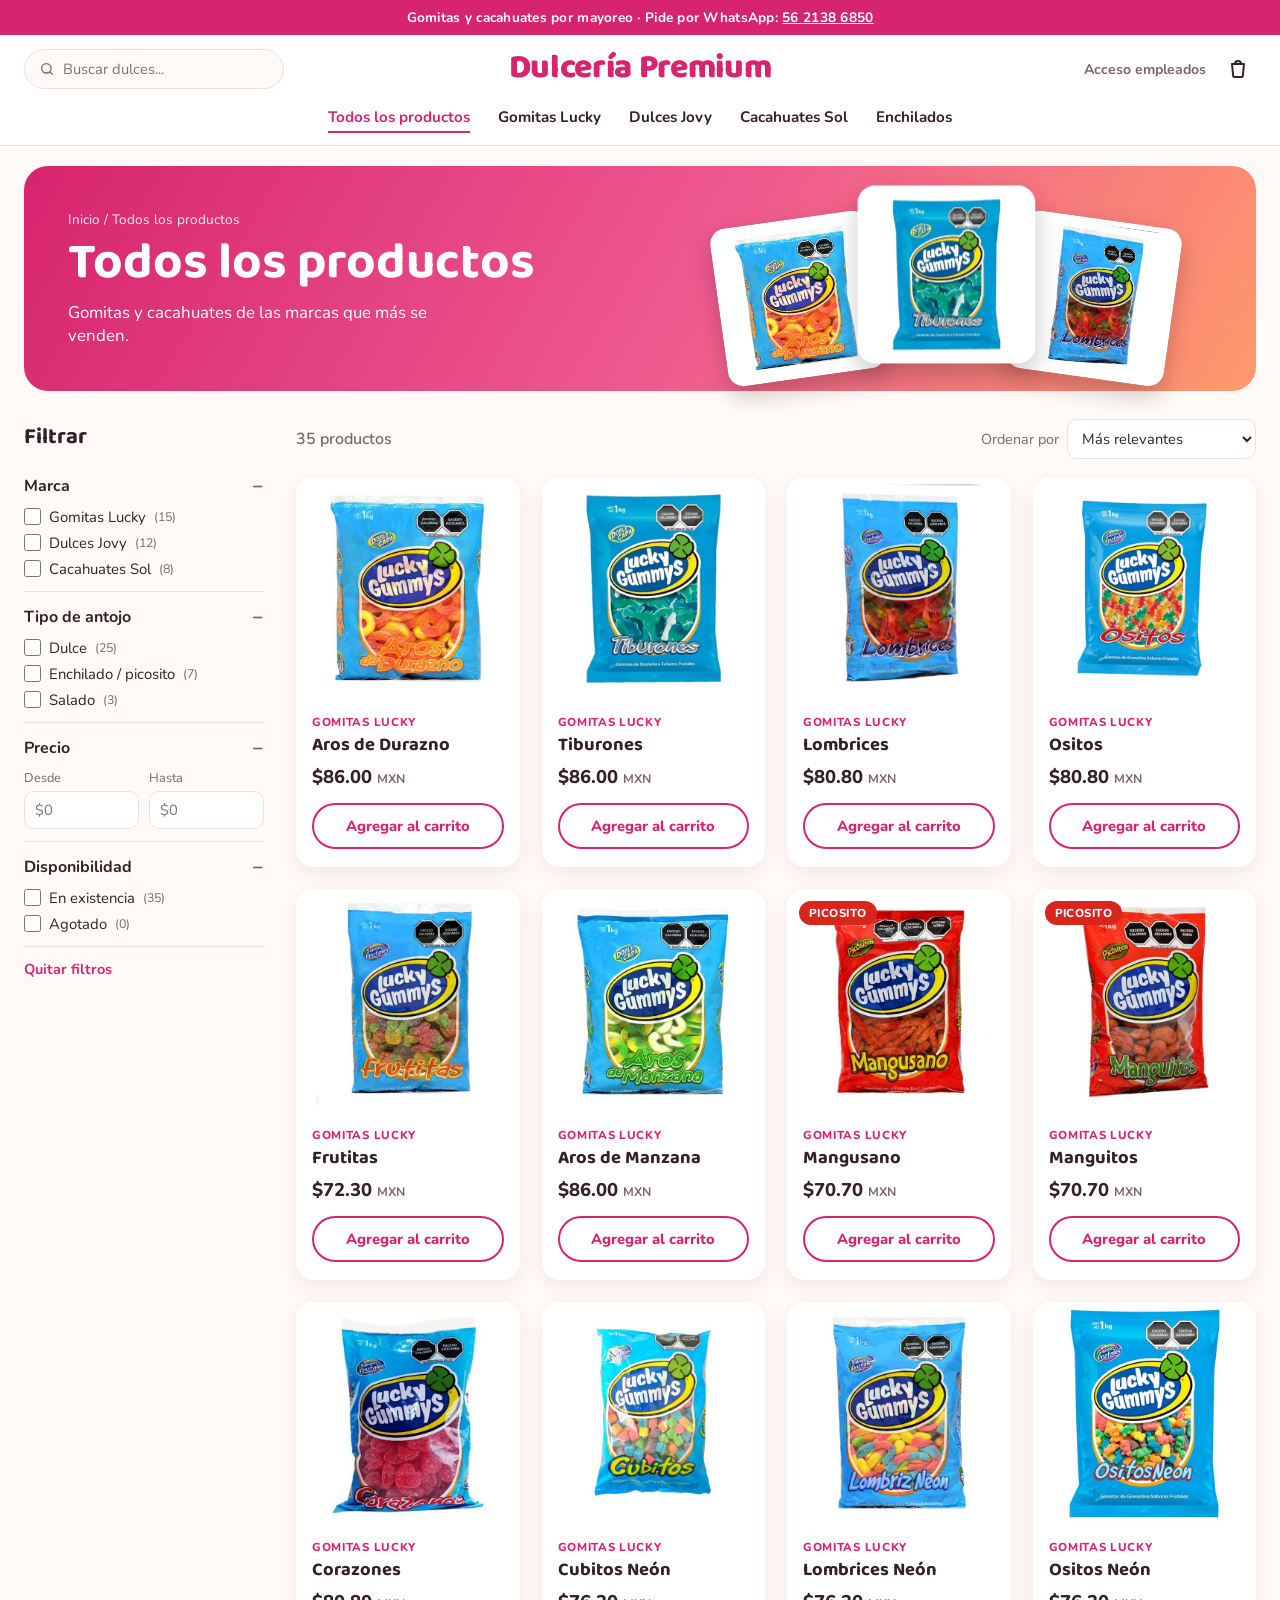
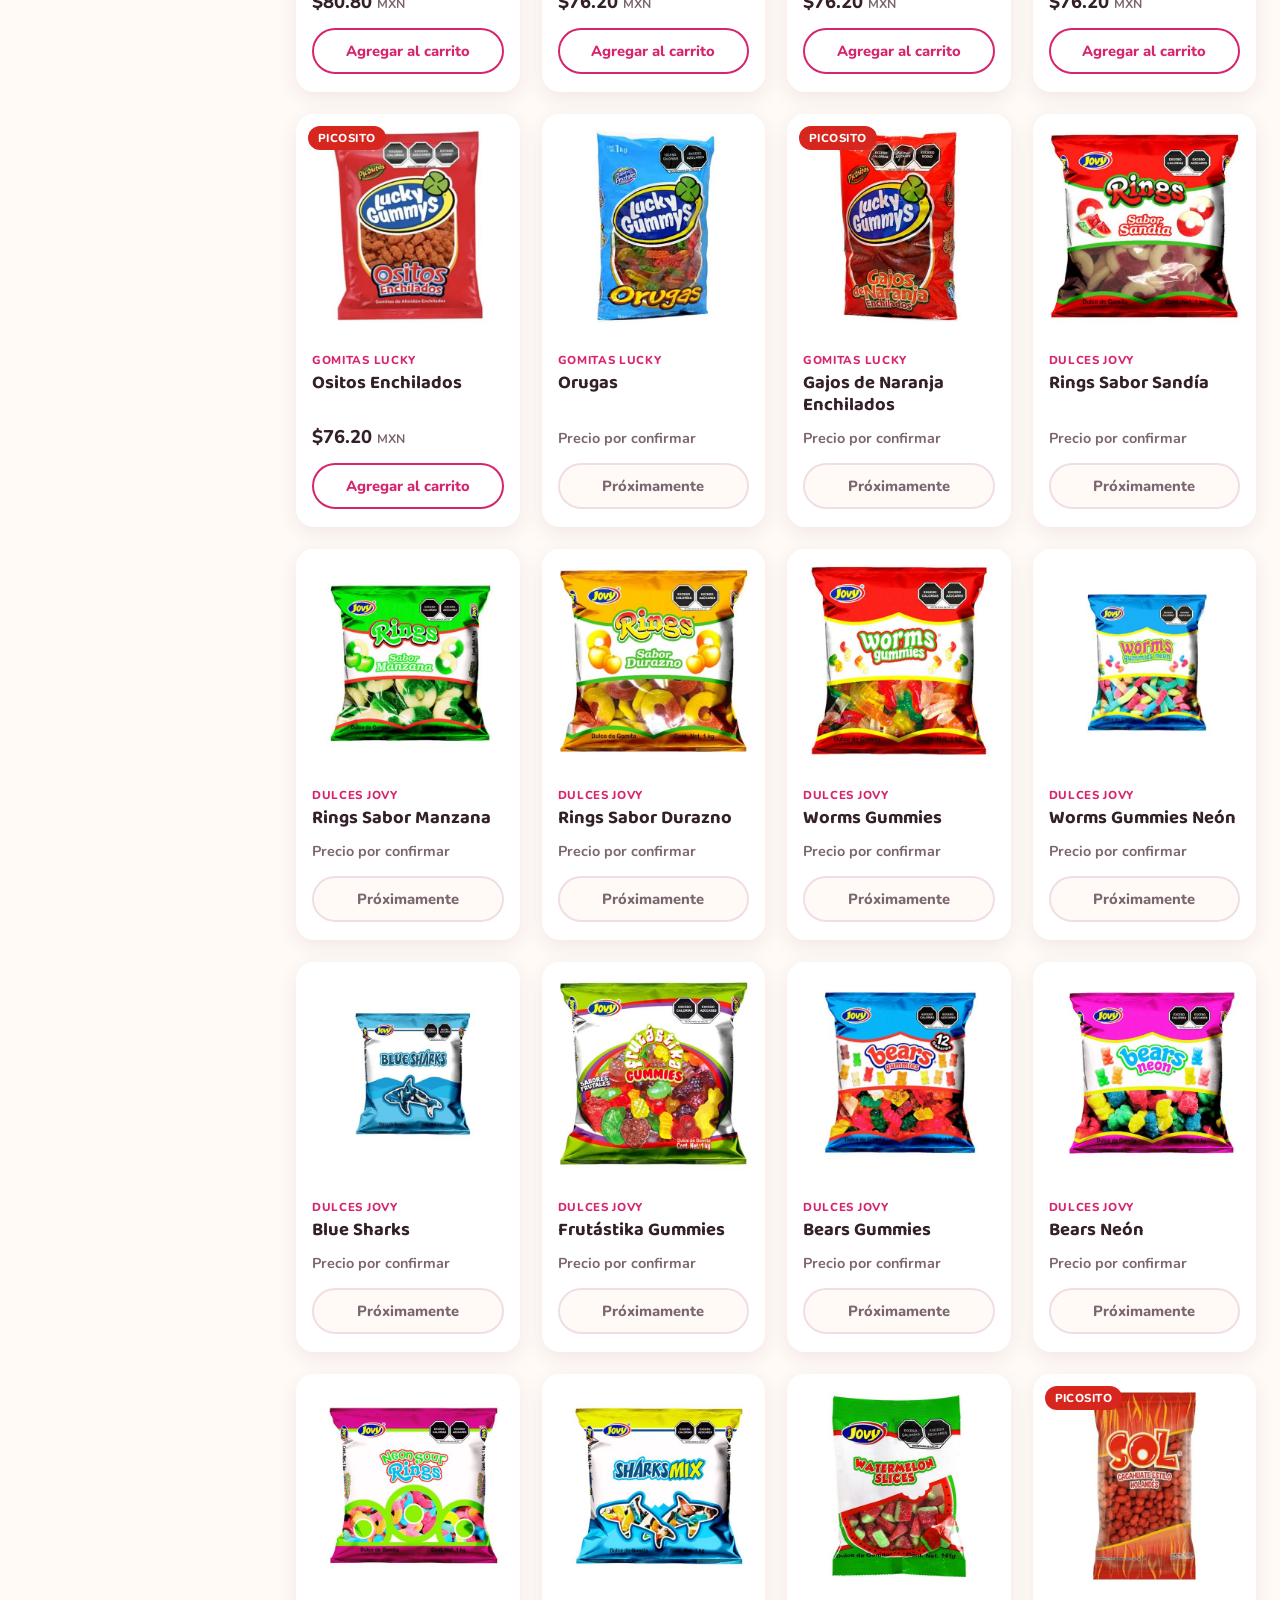
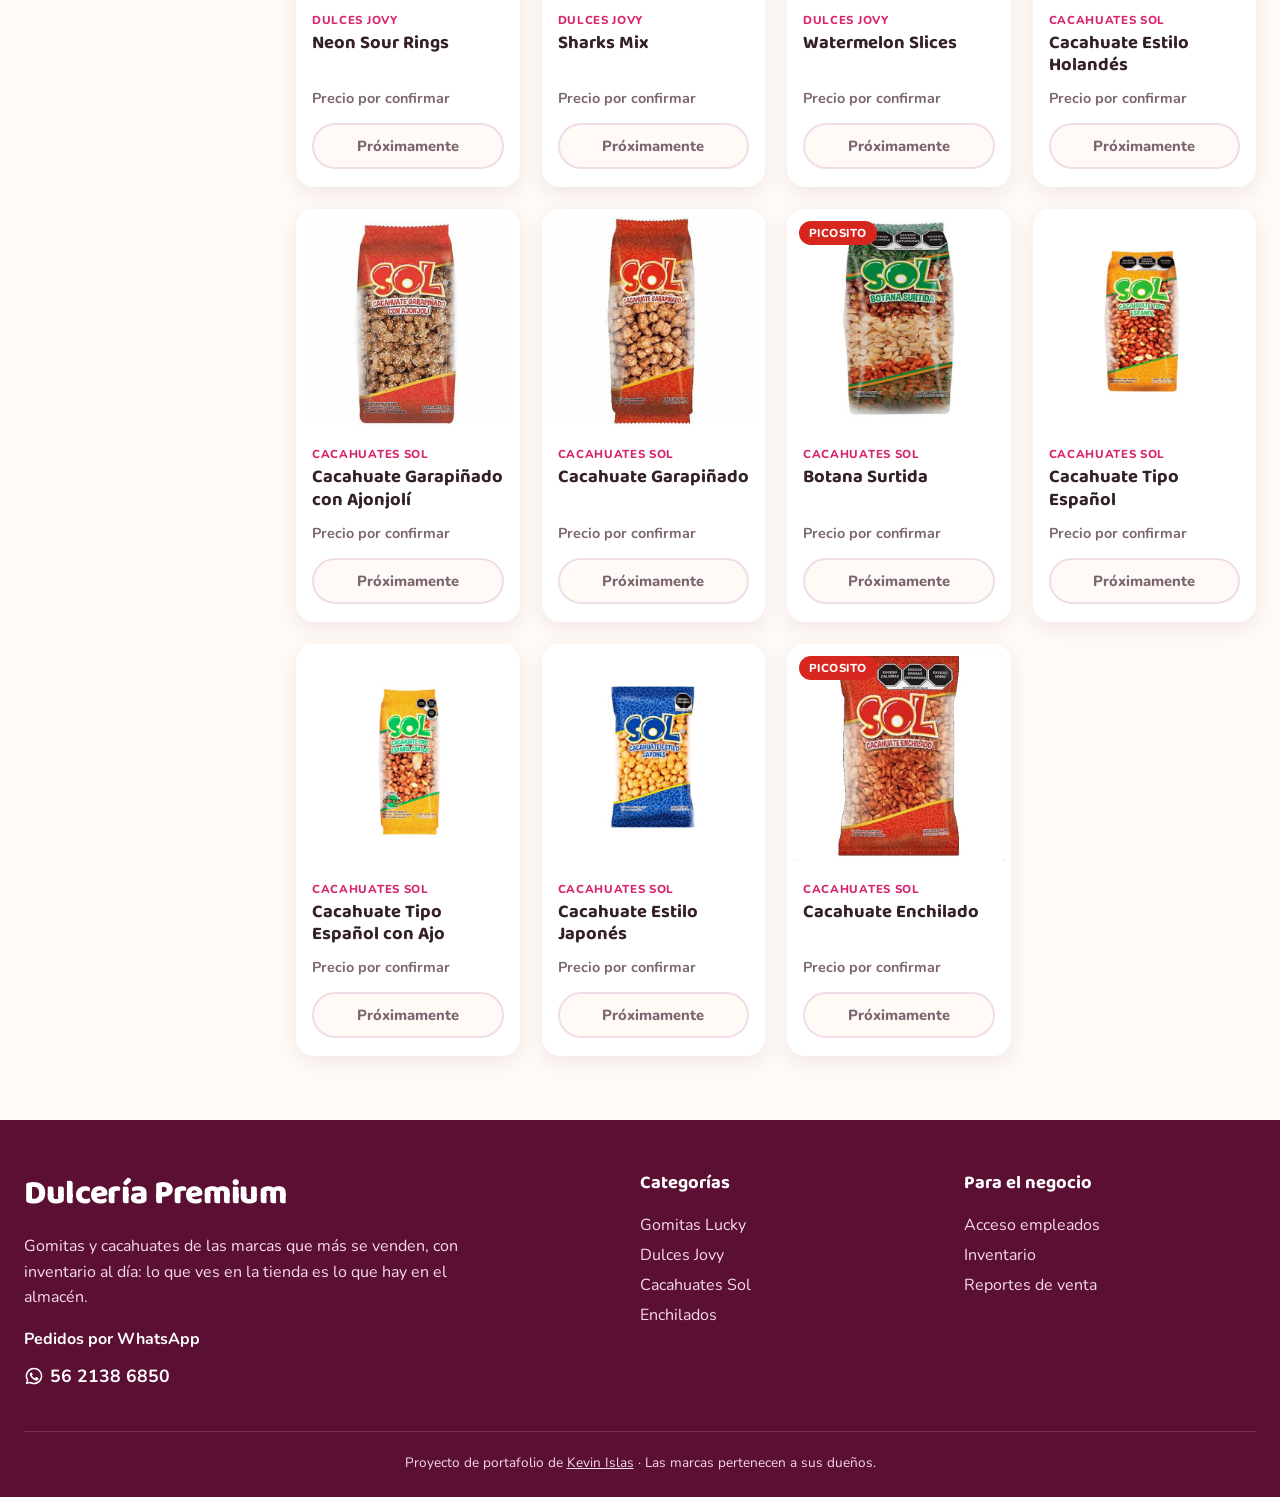
==== commit 31333ded: "Pedidos por WhatsApp con folio al 56 2138 6850 - Al pedir, el carrito asigna un folio (DP-aammdd-nnn" ====
--- a/index.html
+++ b/index.html
@@ -14,7 +14,7 @@
 <body>
 
   <!-- Barra de anuncio -->
-  <div class="anuncio">Gomitas y cacahuates por mayoreo &middot; Precios en pesos mexicanos</div>
+  <div class="anuncio">Gomitas y cacahuates por mayoreo &middot; Pide por WhatsApp: <a id="anuncioWhatsApp" target="_blank" rel="noopener"></a></div>
 
   <!-- Encabezado -->
   <header class="encabezado">
@@ -131,6 +131,7 @@
       <div>
         <p class="logo logo-pie" id="logoPie"></p>
         <p>Gomitas y cacahuates de las marcas que más se venden, con inventario al día: lo que ves en la tienda es lo que hay en el almacén.</p>
+        <p class="pie-contacto">Pedidos por WhatsApp<a id="pieWhatsApp" class="enlace-whatsapp" target="_blank" rel="noopener"></a></p>
       </div>
       <div>
         <h3>Categorías</h3>
@@ -161,8 +162,8 @@
     <div class="carrito-pie" id="carritoPie">
       <div class="carrito-total"><span>Subtotal</span><strong id="carritoTotal">$0.00</strong></div>
       <div class="aviso-carrito oculto" id="avisoCarrito"></div>
-      <button class="boton-principal" id="finalizar">Finalizar pedido</button>
-      <p class="nota">Al finalizar, las piezas se descuentan del inventario.</p>
+      <button class="boton-principal boton-verde" id="finalizar">Pedir por WhatsApp</button>
+      <p class="nota">Tu pedido recibe un número y se abre WhatsApp con todo ya escrito para enviarlo a la tienda.</p>
     </div>
   </aside>
 
--- a/css/tienda.css
+++ b/css/tienda.css
@@ -649,9 +649,60 @@
 
 .nota { font-size: .8rem; color: var(--texto-suave); text-align: center; margin: 10px 0 0; }
 
-.gracias { text-align: center; padding: 50px 10px; }
-.gracias p { margin: 4px 0; }
+.gracias { text-align: center; padding: 40px 10px; }
+.gracias p { margin: 6px 0; line-height: 1.45; }
 .gracias-titulo { font-family: var(--titulos); font-size: 1.6rem; color: var(--verde); font-weight: 700; }
+
+.gracias .folio {
+  background: var(--rosa-claro);
+  border-radius: 14px;
+  padding: 12px;
+  margin: 14px 0 !important;
+  color: var(--texto-suave);
+}
+.gracias .folio strong {
+  font-family: var(--titulos);
+  font-size: 1.5rem;
+  color: var(--vino);
+  letter-spacing: .03em;
+}
+
+/* ---------- WhatsApp ----------------------------------------------------- */
+
+.boton-verde { background: #1faa55; border-color: #1faa55; }
+.boton-verde:hover { background: #178a45; border-color: #178a45; }
+
+#finalizar,
+.boton-whatsapp {
+  display: inline-flex;
+  align-items: center;
+  justify-content: center;
+  gap: 8px;
+}
+
+.boton-whatsapp {
+  margin-top: 16px;
+  background: #1faa55;
+  color: #fff;
+  text-decoration: none;
+  font-weight: 800;
+  padding: 11px 20px;
+  border-radius: 999px;
+}
+.boton-whatsapp:hover { background: #178a45; }
+
+.anuncio a { color: #fff; text-decoration: underline; white-space: nowrap; }
+
+.pie-contacto { margin-top: 16px !important; font-weight: 700; color: #fff; }
+.pie-columnas .enlace-whatsapp {
+  display: flex;
+  width: fit-content;
+  align-items: center;
+  gap: 6px;
+  margin-top: 6px;
+  font-size: 1.1rem;
+  color: #fff;
+}
 
 /* ---------- Mensajito flotante ------------------------------------------- */
 
